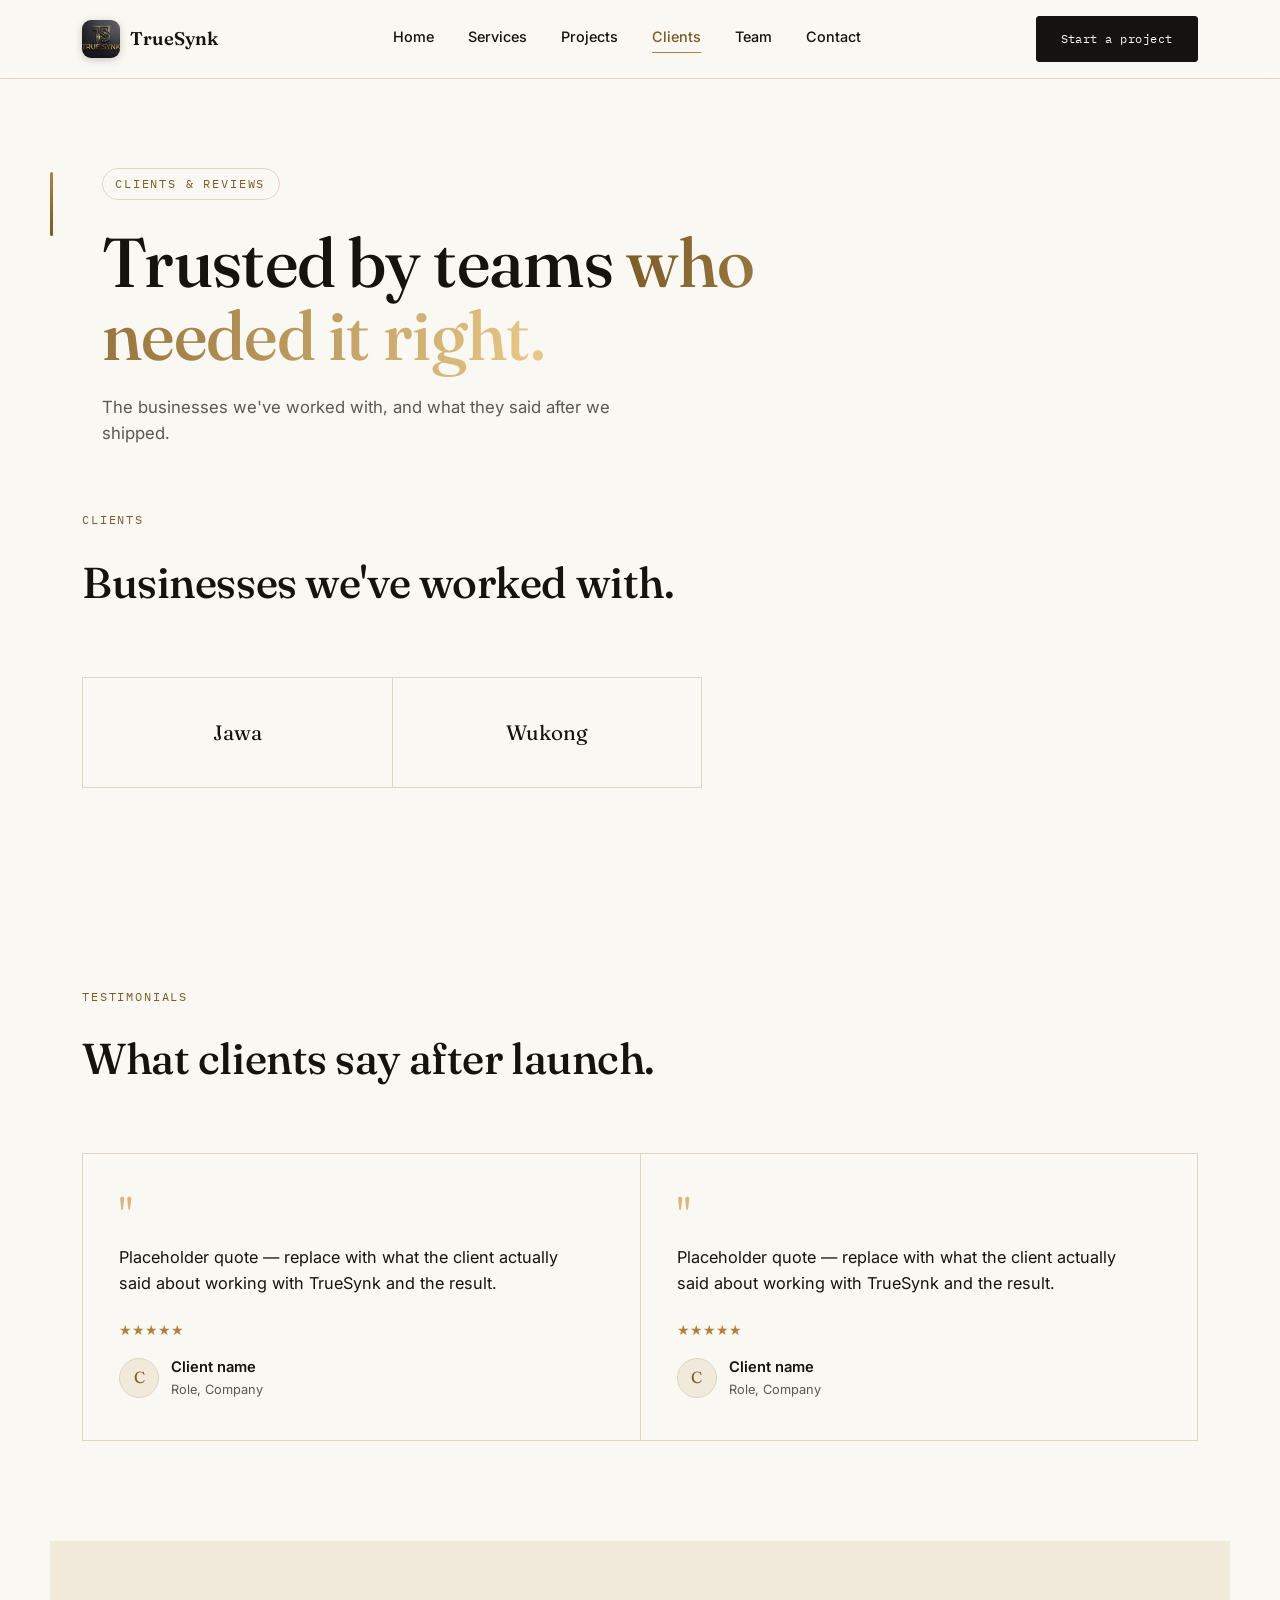
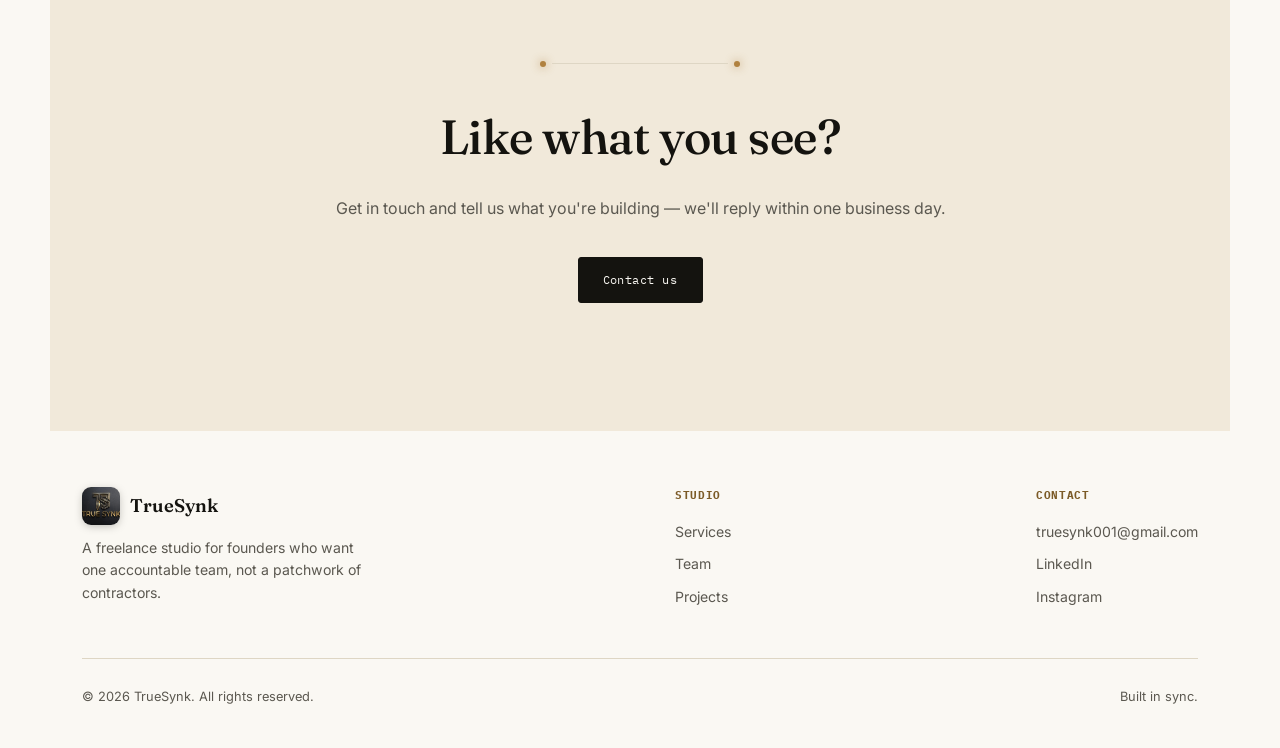
==== clients.html @ 03886d8a "Initial commit: Ready for launch" ====
<!DOCTYPE html>
<html lang="en">
<head>
<meta charset="UTF-8">
<meta name="viewport" content="width=device-width, initial-scale=1.0">
<title>Clients & Testimonials — TrueSynk</title>
<link rel="icon" href="assets/favicon.png" type="image/png">
<link rel="stylesheet" href="style.css">
<style>
  .logo-strip { display: grid; grid-template-columns: repeat(2, 1fr); border-top: 1px solid var(--hairline); border-left: 1px solid var(--hairline); max-width: 620px; }
  .logo-cell {
    border-right: 1px solid var(--hairline); border-bottom: 1px solid var(--hairline);
    padding: 30px; display: flex; align-items: center; justify-content: center;
    font-family: 'Fraunces', serif; font-size: 1.3rem; color: var(--ink); height: 110px;
    transition: background 0.35s var(--ease-premium), transform 0.35s var(--ease-premium);
  }
  .logo-cell:hover { background: var(--parchment); transform: translateY(-2px); }
  @media (max-width: 560px) { .logo-strip { grid-template-columns: 1fr; } }

  .testimonial-grid { display: grid; grid-template-columns: repeat(2, 1fr); gap: 1px; background: var(--hairline); border: 1px solid var(--hairline); }
  .testimonial-card { background: var(--ivory); padding: 40px 36px; }
  .testimonial-card .quote-mark { font-family: 'Fraunces', serif; font-size: 2.6rem; color: var(--gold-light); line-height: 1; margin-bottom: 8px; }
  .testimonial-card p.quote { font-size: 1.02rem; color: var(--ink); margin-bottom: 24px; max-width: 46ch; }
  .testimonial-card .who { display: flex; align-items: center; gap: 12px; }
  .who .avatar-sm {
    width: 40px; height: 40px; border-radius: 50%; background: var(--parchment);
    border: 1px solid var(--hairline); display: flex; align-items: center; justify-content: center;
    font-family: 'Fraunces', serif; color: var(--gold-deep); font-size: 1rem;
  }
  .who .name { font-weight: 600; font-size: 0.92rem; }
  .who .title { font-size: 0.8rem; color: var(--grey-text); }
  .stars { font-family: 'IBM Plex Mono', monospace; color: var(--gold); font-size: 0.85rem; margin-top: 4px; }
  @media (max-width: 800px) { .testimonial-grid { grid-template-columns: 1fr; } }

  .cta { background: var(--parchment); text-align: center; padding: 120px 32px; }
  .cta-inner { max-width: 620px; margin: 0 auto; }
  .cta h2 { font-size: clamp(2rem, 4vw, 3rem); margin-bottom: 20px; }
  .cta p { color: var(--grey-text); margin-bottom: 36px; }
  .cta-sync { max-width: 200px; margin: 0 auto 32px; }
</style>
</head>
<body>

<header>
  <nav>
    <a href="home.html" class="logo"><img src="assets/logo-badge.png" alt="TrueSynk" class="logo-badge">TrueSynk</a>
    <button class="mobile-toggle" aria-expanded="false">MENU</button>
    <div class="nav-links">
      <a href="home.html">Home</a>
      <a href="services.html">Services</a>
      <a href="projects.html">Projects</a>
      <a href="clients.html" class="active">Clients</a>
      <a href="team.html">Team</a>
      <a href="contact.html">Contact</a>
    </div>
    <a href="contact.html" class="btn desktop-cta">Start a project</a>
  </nav>
</header>

<section class="hero-v2">
  <div class="hero-accent-bar"></div>
  <div class="stagger">
    <span class="eyebrow-badge"><span class="eyebrow">Clients & Reviews</span></span>
    <h1>Trusted by teams <span class="highlight">who needed it right.</span></h1>
    <p class="page-hero-sub">The businesses we've worked with, and what they said after we shipped.</p>
  </div>
</section>

<section class="section-flush">
  <div class="section-head reveal">
    <div class="eyebrow-line"><span class="eyebrow">Clients</span></div>
    <h2>Businesses we've worked with.</h2>
  </div>
  <div class="logo-strip reveal">
    <div class="logo-cell">Jawa</div>
    <div class="logo-cell">Wukong</div>
  </div>
</section>

<section>
  <div class="section-head reveal">
    <div class="eyebrow-line"><span class="eyebrow">Testimonials</span></div>
    <h2>What clients say after launch.</h2>
  </div>
  <div class="testimonial-grid reveal">
    <div class="testimonial-card">
      <div class="quote-mark">"</div>
      <p class="quote">Placeholder quote — replace with what the client actually said about working with TrueSynk and the result.</p>
      <div class="stars">★★★★★</div>
      <div class="who mt-sm">
        <div class="avatar-sm">C</div>
        <div><div class="name">Client name</div><div class="title">Role, Company</div></div>
      </div>
    </div>
    <div class="testimonial-card">
      <div class="quote-mark">"</div>
      <p class="quote">Placeholder quote — replace with what the client actually said about working with TrueSynk and the result.</p>
      <div class="stars">★★★★★</div>
      <div class="who mt-sm">
        <div class="avatar-sm">C</div>
        <div><div class="name">Client name</div><div class="title">Role, Company</div></div>
      </div>
    </div>
  </div>
</section>

<section class="cta" id="contact">
  <div class="cta-inner">
    <div class="sync-line cta-sync"><span class="node"></span><div class="track"></div><span class="node"></span></div>
    <h2>Like what you see?</h2>
    <p>Get in touch and tell us what you're building — we'll reply within one business day.</p>
    <a href="contact.html" class="btn">Contact us</a>
  </div>
</section>

<footer>
  <div class="footer-top">
    <div class="footer-brand">
      <a href="home.html" class="logo"><img src="assets/logo-badge.png" alt="TrueSynk" class="logo-badge">TrueSynk</a>
      <p>A freelance studio for founders who want one accountable team, not a patchwork of contractors.</p>
    </div>
    <div class="footer-col">
      <h4>Studio</h4>
      <a href="services.html">Services</a>
      <a href="team.html">Team</a>
      <a href="projects.html">Projects</a>
    </div>
    <div class="footer-col">
      <h4>Contact</h4>
      <a href="mailto:truesynk001@gmail.com">truesynk001@gmail.com</a>
      <a href="#" target="_blank" rel="noopener">LinkedIn</a>
      <a href="#" target="_blank" rel="noopener">Instagram</a>
    </div>
  </div>
  <div class="footer-bottom">
    <span>© 2026 TrueSynk. All rights reserved.</span>
    <span>Built in sync.</span>
  </div>
</footer>

<script src="script.js"></script>
</body>
</html>
---- style.css ----
@import url('https://fonts.googleapis.com/css2?family=Fraunces:opsz,wght@9..144,300;9..144,400;9..144,500;9..144,600;9..144,700&family=Inter:wght@400;500;600;700&family=IBM+Plex+Mono:wght@400;500&display=swap');

:root {
  --ivory: #FAF8F3;
  --ink: #14130F;
  --charcoal: #211F1A;
  --obsidian: #0E0D0A;          /* deep near-black for premium dark sections */
  --gold: #B0813F;              /* brass — primary accent */
  --gold-deep: #7C5B27;         /* bronze — hover/pressed */
  --gold-light: #D8B784;        /* light gold tint */
  --gold-bright: #E8C888;       /* highlight edge for foil sweep */
  --parchment: #F1E9DA;
  --hairline: #DED6C4;
  --hairline-dark: #3A362C;     /* hairline for dark sections */
  --grey-text: #5B5850;
  --grey-text-light: #C7C3B8;   /* body text on dark sections */

  --ease-premium: cubic-bezier(0.22, 1, 0.36, 1);
}

* { margin: 0; padding: 0; box-sizing: border-box; }
html { scroll-behavior: smooth; }

body {
  background: var(--ivory);
  color: var(--ink);
  font-family: 'Inter', sans-serif;
  line-height: 1.6;
  overflow-x: hidden;
}

h1, h2, h3 { font-family: 'Fraunces', serif; font-weight: 500; letter-spacing: -0.01em; }

.eyebrow {
  font-family: 'IBM Plex Mono', monospace;
  font-size: 0.72rem;
  letter-spacing: 0.16em;
  text-transform: uppercase;
  color: var(--gold-deep);
}

a { color: inherit; text-decoration: none; }
img, svg { display: block; max-width: 100%; }

/* ===== GOLD FOIL TEXT ===== */
.foil-text {
  background: linear-gradient(100deg, var(--gold-deep) 0%, var(--gold-bright) 45%, var(--gold) 65%, var(--gold-deep) 100%);
  background-size: 220% 100%;
  -webkit-background-clip: text;
  background-clip: text;
  color: transparent;
  animation: foil-shift 7s ease-in-out infinite;
}
@keyframes foil-shift {
  0%, 100% { background-position: 0% 50%; }
  50% { background-position: 100% 50%; }
}

/* ===== SYNC LINE (signature thread motif) ===== */
.sync-line { display: flex; align-items: center; gap: 6px; }
.sync-line .track { flex: 1; height: 1px; background: var(--hairline); position: relative; overflow: hidden; }
.sync-line .track::after {
  content: ''; position: absolute; top: 0; left: -30%; width: 30%; height: 100%;
  background: linear-gradient(90deg, transparent, var(--gold), transparent);
  animation: pulse-travel 3.2s ease-in-out infinite;
}
@keyframes pulse-travel { 0% { left: -30%; } 50% { left: 100%; } 100% { left: 100%; } }
.node { width: 6px; height: 6px; border-radius: 50%; background: var(--gold); flex-shrink: 0; box-shadow: 0 0 8px 1px rgba(176, 129, 63, 0.45); }

/* Persistent gold thread along the edge of dark sections */
.gold-thread {
  position: absolute; top: 0; width: 2px; height: 100%;
  background: linear-gradient(180deg, transparent, var(--gold) 20%, var(--gold-bright) 50%, var(--gold) 80%, transparent);
  opacity: 0.6;
}
.gold-thread.left { left: 0; }
.gold-thread.right { left: auto; right: 0; }

@media (prefers-reduced-motion: reduce) {
  .sync-line .track::after { animation: none; display: none; }
  .logo .node { animation: none; }
  .foil-text { animation: none; background-position: 30% 50%; }
}

/* ===== NAV ===== */
header {
  position: fixed; top: 0; left: 0; right: 0; z-index: 100;
  background: rgba(250, 248, 243, 0.88);
  -webkit-backdrop-filter: blur(12px);
  backdrop-filter: blur(12px);
  border-bottom: 1px solid var(--hairline);
  transition: box-shadow 0.4s var(--ease-premium);
}
header.scrolled { box-shadow: 0 8px 24px -12px rgba(20, 19, 15, 0.15); }

nav {
  max-width: 1180px; margin: 0 auto; padding: 16px 32px;
  display: flex; align-items: center; justify-content: space-between;
}
.logo {
  font-family: 'Fraunces', serif; font-size: 1.15rem; font-weight: 600;
  display: flex; align-items: center; gap: 10px;
}
.logo-badge {
  width: 38px; height: 38px; border-radius: 9px; object-fit: cover;
  box-shadow: 0 2px 10px -2px rgba(20, 19, 15, 0.35);
  transition: transform 0.4s var(--ease-premium);
}
.logo:hover .logo-badge { transform: rotate(-4deg) scale(1.05); }
.logo .node { animation: blink 2.4s ease-in-out infinite; }
@keyframes blink { 0%,100% { opacity: 1; } 50% { opacity: 0.35; } }

.nav-links { display: flex; gap: 34px; font-size: 0.9rem; font-weight: 500; }
.nav-links a { position: relative; color: var(--ink); transition: color 0.25s; padding-bottom: 4px; }
.nav-links a:hover { color: var(--gold-deep); }
.nav-links a.active { color: var(--gold-deep); }
.nav-links a.active::after {
  content: ''; position: absolute; bottom: 0; left: 0; right: 0; height: 1px; background: var(--gold);
}
.nav-links a:focus-visible, .btn:focus-visible, a:focus-visible { outline: 2px solid var(--gold-deep); outline-offset: 3px; }

/* ===== BUTTONS with gold sheen sweep ===== */
.btn {
  position: relative; overflow: hidden;
  font-family: 'IBM Plex Mono', monospace; font-size: 0.78rem; letter-spacing: 0.04em;
  padding: 12px 24px; background: var(--ink); color: var(--ivory);
  border: 1px solid var(--ink); border-radius: 3px;
  transition: all 0.35s var(--ease-premium); display: inline-block;
}
.btn::before {
  content: ''; position: absolute; top: 0; left: -120%; width: 60%; height: 100%;
  background: linear-gradient(115deg, transparent, rgba(232, 200, 136, 0.35), transparent);
  transition: left 0.6s var(--ease-premium);
}
.btn:hover::before { left: 130%; }
.btn:hover { background: transparent; color: var(--ink); transform: translateY(-1px); box-shadow: 0 6px 16px -6px rgba(20,19,15,0.3); }
.btn-outline { background: transparent; color: var(--ink); border: 1px solid var(--ink); }
.btn-outline:hover { background: var(--ink); color: var(--ivory); }
.btn-gold { background: var(--gold); border-color: var(--gold); color: var(--ivory); }
.btn-gold:hover { background: transparent; color: var(--gold-deep); border-color: var(--gold-deep); }

.mobile-toggle {
  display: none; background: none; border: none; font-family: 'IBM Plex Mono', monospace;
  font-size: 0.75rem; letter-spacing: 0.08em; cursor: pointer; color: var(--ink);
}

@media (max-width: 820px) {
  .nav-links {
    display: none; position: absolute; top: 100%; left: 0; right: 0;
    background: var(--ivory); flex-direction: column; gap: 0;
    border-bottom: 1px solid var(--hairline);
  }
  .nav-links.open { display: flex; }
  .nav-links a { padding: 16px 32px; border-top: 1px solid var(--hairline); }
  .mobile-toggle { display: block; }
  nav .btn.desktop-cta { display: none; }
}

section { padding: 100px 32px; max-width: 1180px; margin: 0 auto; }

/* ===== PAGE HERO (interior pages) ===== */
.page-hero { padding-top: 180px; padding-bottom: 70px; }
.page-hero-row { display: flex; align-items: center; gap: 14px; margin-bottom: 24px; max-width: 340px; }
.page-hero h1 { font-size: clamp(2.3rem, 5vw, 4.2rem); line-height: 1.04; max-width: 16ch; }
.page-hero h1 em, .hero h1 em {
  font-style: italic;
  background: linear-gradient(100deg, var(--gold-deep) 0%, var(--gold-bright) 45%, var(--gold) 65%, var(--gold-deep) 100%);
  background-size: 220% 100%;
  -webkit-background-clip: text;
  background-clip: text;
  color: transparent;
  animation: foil-shift 7s ease-in-out infinite;
}
.page-hero-sub { margin-top: 24px; max-width: 52ch; font-size: 1.05rem; color: var(--grey-text); }

.hero-graphic { transition: transform 0.35s ease-out; will-change: transform; }

/* ===== SECTION HEAD ===== */
.section-head { margin-bottom: 60px; max-width: 640px; }
.section-head .eyebrow-line { display: flex; align-items: center; gap: 12px; margin-bottom: 18px; max-width: 220px; }
.section-head h2 { font-size: clamp(1.9rem, 3.4vw, 2.7rem); }

/* ===== CARD LIFT (applies to service/team/work cards) ===== */
.service-card, .team-card, .work-card, .testimonial-card {
  transition: background 0.35s var(--ease-premium), transform 0.35s var(--ease-premium), box-shadow 0.35s var(--ease-premium);
}
.service-card:hover, .team-card:hover, .work-card:hover, .testimonial-card:hover {
  transform: translateY(-4px);
  box-shadow: 0 16px 32px -20px rgba(20, 19, 15, 0.35);
  position: relative;
  z-index: 2;
}

/* ===== FOOTER ===== */
footer { padding: 56px 32px 40px; max-width: 1180px; margin: 0 auto; }
.footer-top {
  display: flex; justify-content: space-between; flex-wrap: wrap; gap: 32px;
  padding-bottom: 40px; border-bottom: 1px solid var(--hairline);
}
.footer-brand .logo { margin-bottom: 12px; }
.footer-brand p { color: var(--grey-text); font-size: 0.88rem; max-width: 32ch; }
.footer-col h4 {
  font-family: 'IBM Plex Mono', monospace; font-size: 0.7rem; letter-spacing: 0.06em;
  text-transform: uppercase; color: var(--gold-deep); margin-bottom: 16px;
}
.footer-col a { display: block; font-size: 0.88rem; color: var(--grey-text); margin-bottom: 10px; transition: color 0.2s; }
.footer-col a:hover { color: var(--ink); }
.footer-bottom {
  display: flex; justify-content: space-between; padding-top: 28px; font-size: 0.8rem;
  color: var(--grey-text); flex-wrap: wrap; gap: 10px;
}

/* ===== SCROLL REVEAL ===== */
.reveal { opacity: 0; transform: translateY(22px); transition: opacity 0.9s var(--ease-premium), transform 0.9s var(--ease-premium); }
.reveal.in { opacity: 1; transform: translateY(0); }

/* Staggered children for page-load hero sequence */
.stagger > * { opacity: 0; transform: translateY(16px); animation: stagger-in 0.8s var(--ease-premium) forwards; }
.stagger > *:nth-child(1) { animation-delay: 0.05s; }
.stagger > *:nth-child(2) { animation-delay: 0.18s; }
.stagger > *:nth-child(3) { animation-delay: 0.31s; }
.stagger > *:nth-child(4) { animation-delay: 0.44s; }
.stagger > *:nth-child(5) { animation-delay: 0.57s; }
@keyframes stagger-in { to { opacity: 1; transform: translateY(0); } }

@media (prefers-reduced-motion: reduce) {
  .reveal { opacity: 1; transform: none; transition: none; }
  .stagger > * { opacity: 1; transform: none; animation: none; }
}

/* ===== UTILITY CLASSES ===== */
.section-flush { padding-top: 0; }
.mt-lg { margin-top: 36px; }
.mt-sm { margin-top: 14px; }
.link-underline { text-decoration: underline; }

/* =========================================================
   V2 ADDITIONS — new hero system, services/pricing/terms/process,
   feature icons, WhatsApp CTA
   ========================================================= */

/* ===== HIGHLIGHT (replaces italic foil on hero headlines) ===== */
.highlight {
  font-style: normal;
  position: relative;
  color: var(--gold-deep);
  background: linear-gradient(100deg, var(--gold-deep) 0%, var(--gold-bright) 45%, var(--gold) 65%, var(--gold-deep) 100%);
  background-size: 220% 100%;
  -webkit-background-clip: text;
  background-clip: text;
  -webkit-text-fill-color: transparent;
  animation: foil-shift 7s ease-in-out infinite;
}

/* ===== HERO V2 (used on every page) ===== */
.hero-v2 {
  position: relative;
  padding-top: 168px;
  padding-bottom: 64px;
  max-width: 1180px;
  margin: 0 auto;
  padding-left: 32px;
  padding-right: 32px;
}
.hero-accent-bar {
  position: absolute;
  left: 0; top: 172px;
  width: 3px; height: 64px;
  background: linear-gradient(180deg, var(--gold), var(--gold-deep));
  border-radius: 2px;
}
.hero-v2 .eyebrow-badge {
  display: inline-flex; align-items: center; gap: 8px;
  padding: 6px 14px 6px 12px;
  border: 1px solid var(--hairline);
  border-radius: 20px;
  margin-bottom: 26px;
  margin-left: 20px;
}
.hero-v2 h1 {
  font-size: clamp(2.4rem, 5.4vw, 4.4rem);
  line-height: 1.05;
  max-width: 17ch;
  padding-left: 20px;
}
.hero-v2 .page-hero-sub { padding-left: 20px; margin-top: 22px; }
.hero-v2 .hero-cta { padding-left: 20px; margin-top: 36px; display: flex; gap: 16px; flex-wrap: wrap; }

/* ===== FEATURE ICON ROW (Fast Turnaround / Modern & Responsive / Secure / Support) ===== */
.feature-icons {
  margin-top: 76px;
  display: grid;
  grid-template-columns: repeat(4, 1fr);
  gap: 28px;
  border-top: 1px solid var(--hairline);
  padding-top: 42px;
}
.feature-icon-item { text-align: left; }
.feature-icon-item .icon-circle {
  width: 48px; height: 48px; border-radius: 50%;
  border: 1px solid var(--hairline);
  display: flex; align-items: center; justify-content: center;
  margin-bottom: 16px;
  transition: transform 0.4s var(--ease-premium), border-color 0.4s, background 0.4s;
}
.feature-icon-item .icon-circle svg { width: 20px; height: 20px; stroke: var(--gold-deep); }
.feature-icon-item:hover .icon-circle {
  transform: translateY(-3px) rotate(-6deg);
  border-color: var(--gold);
  background: var(--parchment);
}
.feature-icon-item h4 { font-size: 0.98rem; font-weight: 600; margin-bottom: 4px; font-family: 'Inter', sans-serif; }
.feature-icon-item p { font-size: 0.84rem; color: var(--grey-text); }
@media (max-width: 800px) { .feature-icons { grid-template-columns: repeat(2, 1fr); } }

/* ===== SERVICE LIST ROW (website creation services, brochure-style) ===== */
.service-row {
  display: grid;
  grid-template-columns: 64px 1fr;
  gap: 24px;
  padding: 30px 0;
  border-top: 1px solid var(--hairline);
  align-items: start;
  transition: background 0.35s var(--ease-premium), padding-left 0.35s var(--ease-premium);
}
.service-row:last-child { border-bottom: 1px solid var(--hairline); }
.service-row:hover {
  background: var(--parchment);
  padding-left: 14px;
  margin-left: -14px;
  padding-right: 14px;
  margin-right: -14px;
  border-radius: 4px;
}
.service-row .icon-box {
  width: 52px; height: 52px; border-radius: 12px;
  background: var(--parchment);
  border: 1px solid var(--hairline);
  display: flex; align-items: center; justify-content: center;
  transition: transform 0.4s var(--ease-premium), background 0.4s;
}
.service-row .icon-box svg { width: 24px; height: 24px; stroke: var(--gold-deep); }
.service-row:hover .icon-box { transform: rotate(-8deg) scale(1.08); background: var(--gold); }
.service-row:hover .icon-box svg { stroke: var(--ivory); }
.service-row h3 { font-size: 1.15rem; margin-bottom: 6px; font-weight: 600; font-family: 'Inter', sans-serif; }
.service-row p { font-size: 0.92rem; color: var(--grey-text); max-width: 60ch; }

/* ===== WHAT YOU GET CHECKLIST ===== */
.checklist-card {
  background: var(--parchment);
  border: 1px solid var(--hairline);
  border-radius: 10px;
  padding: 40px;
}
.checklist-card h3 { font-size: 1.2rem; margin-bottom: 24px; }
.checklist-grid { display: grid; grid-template-columns: repeat(2, 1fr); gap: 14px 24px; }
.checklist-item { display: flex; align-items: flex-start; gap: 10px; font-size: 0.92rem; }
.checklist-item svg { width: 18px; height: 18px; stroke: var(--gold-deep); flex-shrink: 0; margin-top: 1px; }
@media (max-width: 700px) { .checklist-grid { grid-template-columns: 1fr; } }

/* ===== PROCESS VERTICAL (6 steps) ===== */
.process-vertical { position: relative; max-width: 640px; }
.process-vertical::before {
  content: ''; position: absolute; left: 23px; top: 12px; bottom: 12px; width: 1px;
  background: var(--hairline);
}
.process-v-item { position: relative; display: flex; gap: 24px; padding-bottom: 40px; }
.process-v-item:last-child { padding-bottom: 0; }
.process-v-num {
  position: relative; z-index: 2;
  width: 48px; height: 48px; border-radius: 50%;
  background: var(--ink); color: var(--ivory);
  display: flex; align-items: center; justify-content: center;
  font-family: 'IBM Plex Mono', monospace; font-size: 0.85rem;
  flex-shrink: 0;
  transition: background 0.35s var(--ease-premium), transform 0.35s var(--ease-premium);
}
.process-v-item:hover .process-v-num { background: var(--gold); transform: scale(1.08); }
.process-v-text h4 { font-size: 1.08rem; margin-bottom: 6px; }
.process-v-text p { font-size: 0.9rem; color: var(--grey-text); max-width: 48ch; }

/* ===== PRICING CARDS ===== */
.pricing-grid { display: grid; grid-template-columns: repeat(3, 1fr); gap: 24px; align-items: stretch; }
.pricing-card {
  border: 1px solid var(--hairline); border-radius: 10px; padding: 34px 28px;
  display: flex; flex-direction: column;
  transition: transform 0.4s var(--ease-premium), box-shadow 0.4s var(--ease-premium), border-color 0.4s;
  background: var(--ivory);
}
.pricing-card:hover { transform: translateY(-6px); box-shadow: 0 20px 40px -22px rgba(20,19,15,0.3); }
.pricing-card.featured {
  border-color: var(--gold); background: var(--obsidian); color: var(--ivory);
  position: relative;
}
.pricing-card.featured .pricing-tag {
  position: absolute; top: -13px; left: 50%; transform: translateX(-50%);
  background: var(--gold); color: var(--ivory);
  font-family: 'IBM Plex Mono', monospace; font-size: 0.66rem; letter-spacing: 0.06em;
  padding: 5px 14px; border-radius: 12px; text-transform: uppercase; white-space: nowrap;
}
.pricing-card h3 { font-size: 1.2rem; margin-bottom: 6px; }
.pricing-card.featured h3 { color: var(--ivory); }
.pricing-card .desc { font-size: 0.85rem; color: var(--grey-text); margin-bottom: 20px; }
.pricing-card.featured .desc { color: var(--grey-text-light); }
.pricing-card .price {
  font-family: 'Fraunces', serif; font-size: 2rem; margin-bottom: 22px;
}
.pricing-card .price span { font-family: 'IBM Plex Mono', monospace; font-size: 0.7rem; color: var(--grey-text); display: block; text-transform: uppercase; margin-bottom: 4px; }
.pricing-card.featured .price span { color: var(--gold-light); }
.pricing-card ul { list-style: none; display: flex; flex-direction: column; gap: 12px; margin-bottom: 28px; flex-grow: 1; }
.pricing-card li { font-size: 0.88rem; display: flex; align-items: flex-start; gap: 8px; }
.pricing-card li svg { width: 16px; height: 16px; stroke: var(--gold-deep); flex-shrink: 0; margin-top: 2px; }
.pricing-card.featured li svg { stroke: var(--gold-light); }
@media (max-width: 900px) { .pricing-grid { grid-template-columns: 1fr; } .pricing-card.featured { order: -1; } }

/* ===== TERMS & CONDITIONS ===== */
.terms-list { display: flex; flex-direction: column; gap: 18px; counter-reset: term; }
.term-item { display: flex; gap: 16px; align-items: flex-start; }
.term-num {
  flex-shrink: 0; width: 28px; height: 28px; border-radius: 50%;
  background: var(--parchment); border: 1px solid var(--hairline);
  display: flex; align-items: center; justify-content: center;
  font-family: 'IBM Plex Mono', monospace; font-size: 0.72rem; color: var(--gold-deep);
}
.term-item p { font-size: 0.9rem; color: var(--grey-text); padding-top: 3px; }
.terms-agree {
  margin-top: 28px; display: flex; align-items: center; gap: 14px;
  background: var(--parchment); border: 1px solid var(--hairline); border-radius: 8px; padding: 20px 24px;
}
.terms-agree svg { width: 24px; height: 24px; stroke: var(--gold-deep); flex-shrink: 0; }
.terms-agree p { font-size: 0.88rem; color: var(--ink); }

/* ===== WHATSAPP ===== */
.btn-whatsapp {
  background: #25D366; border-color: #25D366; color: #0E0D0A;
  display: inline-flex; align-items: center; gap: 8px;
}
.btn-whatsapp:hover { background: transparent; color: #25D366; border-color: #25D366; }
.btn-whatsapp svg { width: 16px; height: 16px; }

.budget-note { font-size: 0.78rem; color: var(--grey-text); margin-top: -4px; }

/* ===== SIMPLE 2-UP GRID (for reduced client/project counts) ===== */
.grid-2up { display: grid; grid-template-columns: repeat(2, 1fr); gap: 24px; }
@media (max-width: 700px) { .grid-2up { grid-template-columns: 1fr; } }

/* ===== ADDITIONAL UTILITIES (replacing remaining inline styles) ===== */
.gold-link { color: var(--gold-deep); text-decoration: underline; }
.mt-xl { margin-top: 60px; }
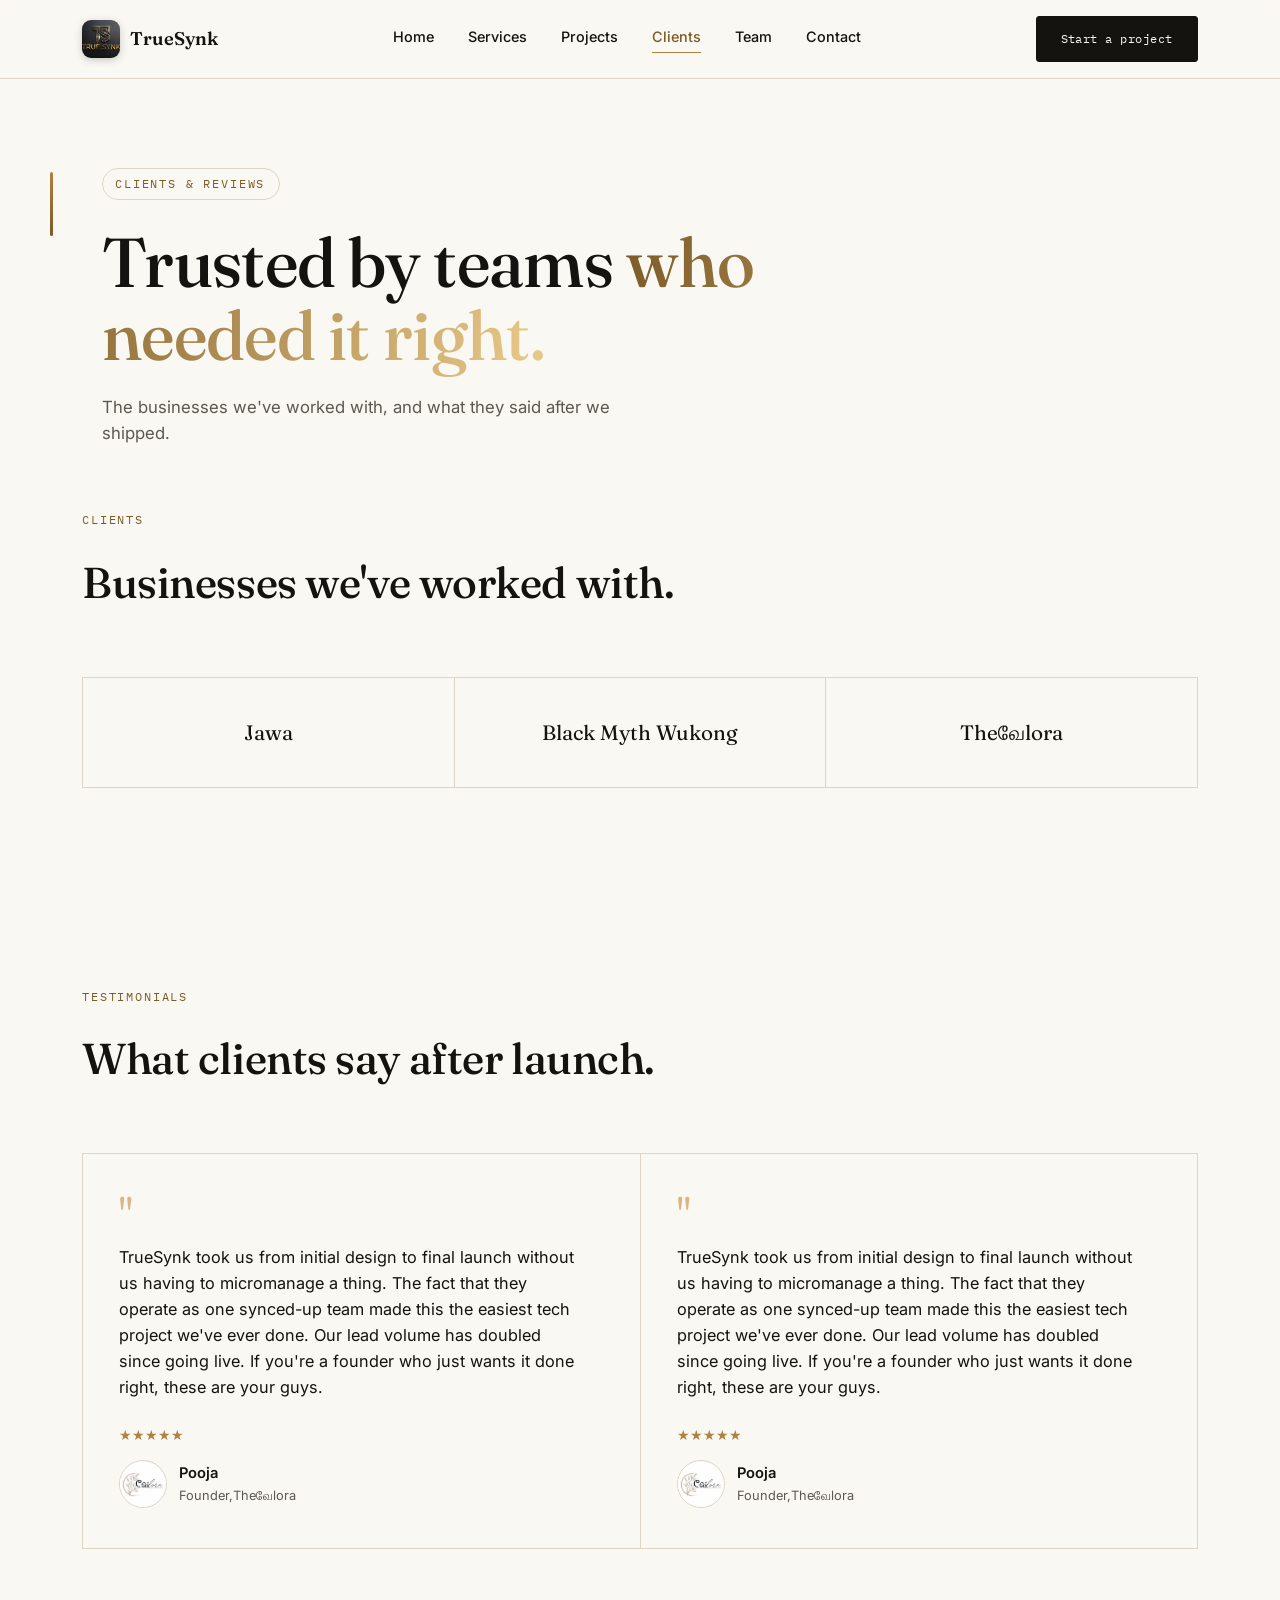
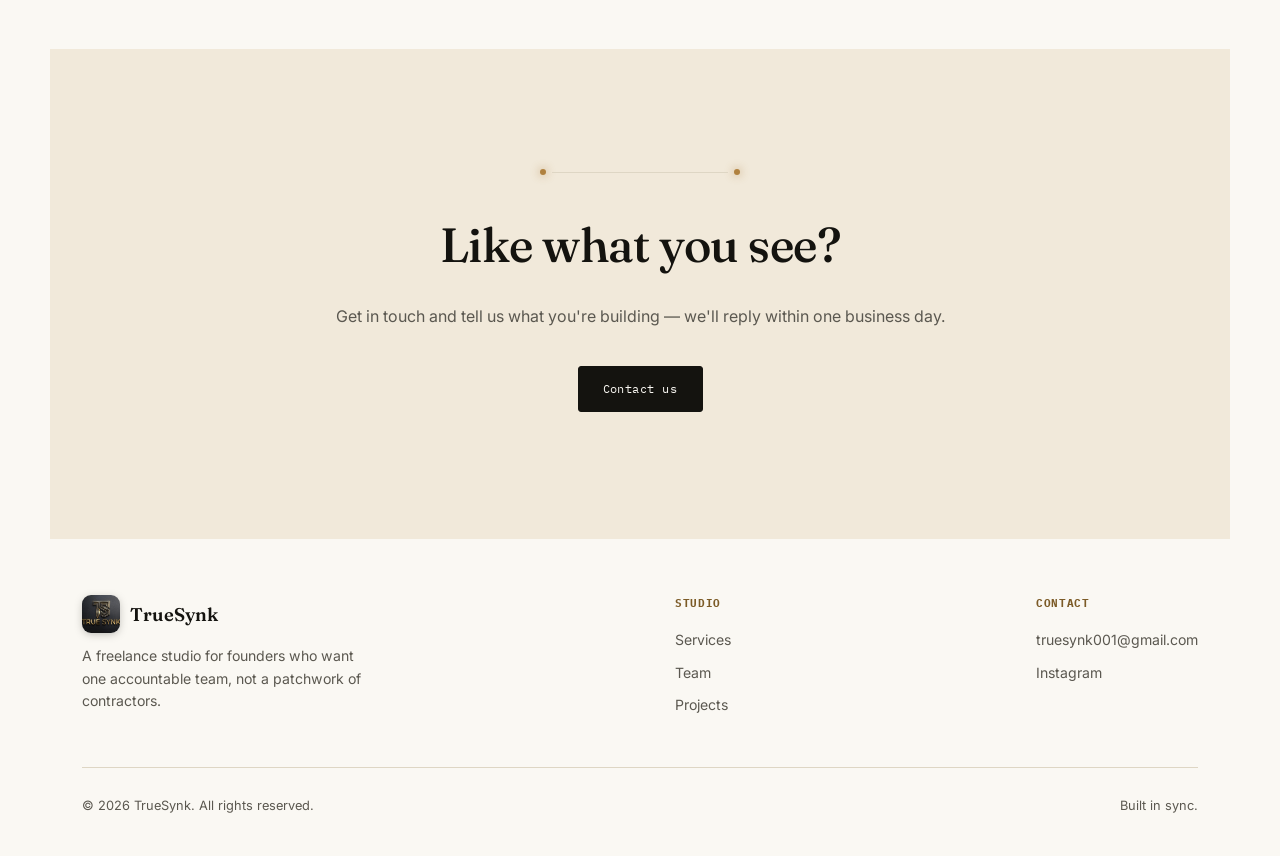
==== commit 09ddc0a8: "style: switch client logo strip to straight flex line" ====
--- a/clients.html
+++ b/clients.html
@@ -7,15 +7,23 @@
 <link rel="icon" href="assets/favicon.png" type="image/png">
 <link rel="stylesheet" href="style.css">
 <style>
-  .logo-strip { display: grid; grid-template-columns: repeat(2, 1fr); border-top: 1px solid var(--hairline); border-left: 1px solid var(--hairline); max-width: 620px; }
+  .logo-strip { 
+    display: flex; 
+    border-top: 1px solid var(--hairline); 
+    border-left: 1px solid var(--hairline); 
+    width: 100%; 
+    max-width: 1180px; /* Expands it to match the standard site alignment */
+    margin: 0 auto;
+  }
   .logo-cell {
+    flex: 1; /* Forces all cells to share the row space completely equally */
     border-right: 1px solid var(--hairline); border-bottom: 1px solid var(--hairline);
     padding: 30px; display: flex; align-items: center; justify-content: center;
     font-family: 'Fraunces', serif; font-size: 1.3rem; color: var(--ink); height: 110px;
     transition: background 0.35s var(--ease-premium), transform 0.35s var(--ease-premium);
   }
   .logo-cell:hover { background: var(--parchment); transform: translateY(-2px); }
-  @media (max-width: 560px) { .logo-strip { grid-template-columns: 1fr; } }
+  @media (max-width: 768px) { .logo-strip { flex-direction: column; } }
 
   .testimonial-grid { display: grid; grid-template-columns: repeat(2, 1fr); gap: 1px; background: var(--hairline); border: 1px solid var(--hairline); }
   .testimonial-card { background: var(--ivory); padding: 40px 36px; }
@@ -43,10 +51,10 @@
 
 <header>
   <nav>
-    <a href="home.html" class="logo"><img src="assets/logo-badge.png" alt="TrueSynk" class="logo-badge">TrueSynk</a>
+    <a href="index.html" class="logo"><img src="assets/logo-badge.png" alt="TrueSynk" class="logo-badge">TrueSynk</a>
     <button class="mobile-toggle" aria-expanded="false">MENU</button>
     <div class="nav-links">
-      <a href="home.html">Home</a>
+      <a href="index.html">Home</a>
       <a href="services.html">Services</a>
       <a href="projects.html">Projects</a>
       <a href="clients.html" class="active">Clients</a>
@@ -73,7 +81,8 @@
   </div>
   <div class="logo-strip reveal">
     <div class="logo-cell">Jawa</div>
-    <div class="logo-cell">Wukong</div>
+    <div class="logo-cell">Black Myth Wukong</div>
+    <div class="logo-cell">Theவேlora</div>
   </div>
 </section>
 
@@ -85,20 +94,20 @@
   <div class="testimonial-grid reveal">
     <div class="testimonial-card">
       <div class="quote-mark">"</div>
-      <p class="quote">Placeholder quote — replace with what the client actually said about working with TrueSynk and the result.</p>
+      <p class="quote">TrueSynk took us from initial design to final launch without us having to micromanage a thing. The fact that they operate as one synced-up team made this the easiest tech project we've ever done. Our lead volume has doubled since going live. If you're a founder who just wants it done right, these are your guys.</p>
       <div class="stars">★★★★★</div>
       <div class="who mt-sm">
-        <div class="avatar-sm">C</div>
-        <div><div class="name">Client name</div><div class="title">Role, Company</div></div>
+        <img src="assets/logo.jpg" alt="Theவேlora" class="avatar-img">
+        <div><div class="name">Pooja</div><div class="title">Founder,Theவேlora</div></div>
       </div>
     </div>
     <div class="testimonial-card">
       <div class="quote-mark">"</div>
-      <p class="quote">Placeholder quote — replace with what the client actually said about working with TrueSynk and the result.</p>
+      <p class="quote">TrueSynk took us from initial design to final launch without us having to micromanage a thing. The fact that they operate as one synced-up team made this the easiest tech project we've ever done. Our lead volume has doubled since going live. If you're a founder who just wants it done right, these are your guys.</p>
       <div class="stars">★★★★★</div>
       <div class="who mt-sm">
-        <div class="avatar-sm">C</div>
-        <div><div class="name">Client name</div><div class="title">Role, Company</div></div>
+        <img src="assets/logo.jpg" alt="Theவேlora" class="avatar-img">
+        <div><div class="name">Pooja</div><div class="title">Founder,Theவேlora</div></div>
       </div>
     </div>
   </div>
@@ -126,10 +135,9 @@
       <a href="projects.html">Projects</a>
     </div>
     <div class="footer-col">
-      <h4>Contact</h4>
-      <a href="mailto:truesynk001@gmail.com">truesynk001@gmail.com</a>
-      <a href="#" target="_blank" rel="noopener">LinkedIn</a>
-      <a href="#" target="_blank" rel="noopener">Instagram</a>
+  <h4>Contact</h4>
+  <a href="https://mail.google.com/mail/?view=cm&fs=1&to=truesynk001@gmail.com" target="_blank" rel="noopener">truesynk001@gmail.com</a>
+  <a href="https://www.instagram.com/true_synk/" target="_blank" rel="noopener">Instagram</a>
     </div>
   </div>
   <div class="footer-bottom">
--- a/style.css
+++ b/style.css
@@ -447,3 +447,46 @@
 /* ===== ADDITIONAL UTILITIES (replacing remaining inline styles) ===== */
 .gold-link { color: var(--gold-deep); text-decoration: underline; }
 .mt-xl { margin-top: 60px; }
+
+/* ===== CLIENT LOGO & LINK STYLES ===== */
+.client-logo {
+  height: 48px;
+  width: auto;
+  max-width: 150px;
+  margin-bottom: 24px;
+  display: block;
+}
+
+.client-link {
+  font-family: 'IBM Plex Mono', monospace;
+  font-size: 0.72rem;
+  letter-spacing: 0.04em;
+  color: var(--ink);
+  text-decoration: none;
+  border-bottom: 1px solid var(--hairline);
+  padding-bottom: 2px;
+  transition: color 0.3s var(--ease-premium), border-color 0.3s var(--ease-premium);
+  display: inline-block;
+  margin-top: 12px;
+}
+
+.client-link:hover {
+  color: var(--gold-deep);
+  border-color: var(--gold-deep);
+}
+/* Client Avatar Logo */
+.avatar-img {
+  width: 48px; /* Matches standard avatar sizing */
+  height: 48px;
+  border-radius: 50%; /* Makes it a perfect circle */
+  object-fit: cover; /* Prevents the logo from stretching or squishing */
+  border: 1px solid var(--hairline);
+  flex-shrink: 0;
+}
+
+/* Ensure the .who container aligns the image and text properly */
+.who {
+  display: flex;
+  align-items: center;
+  gap: 14px;
+}
